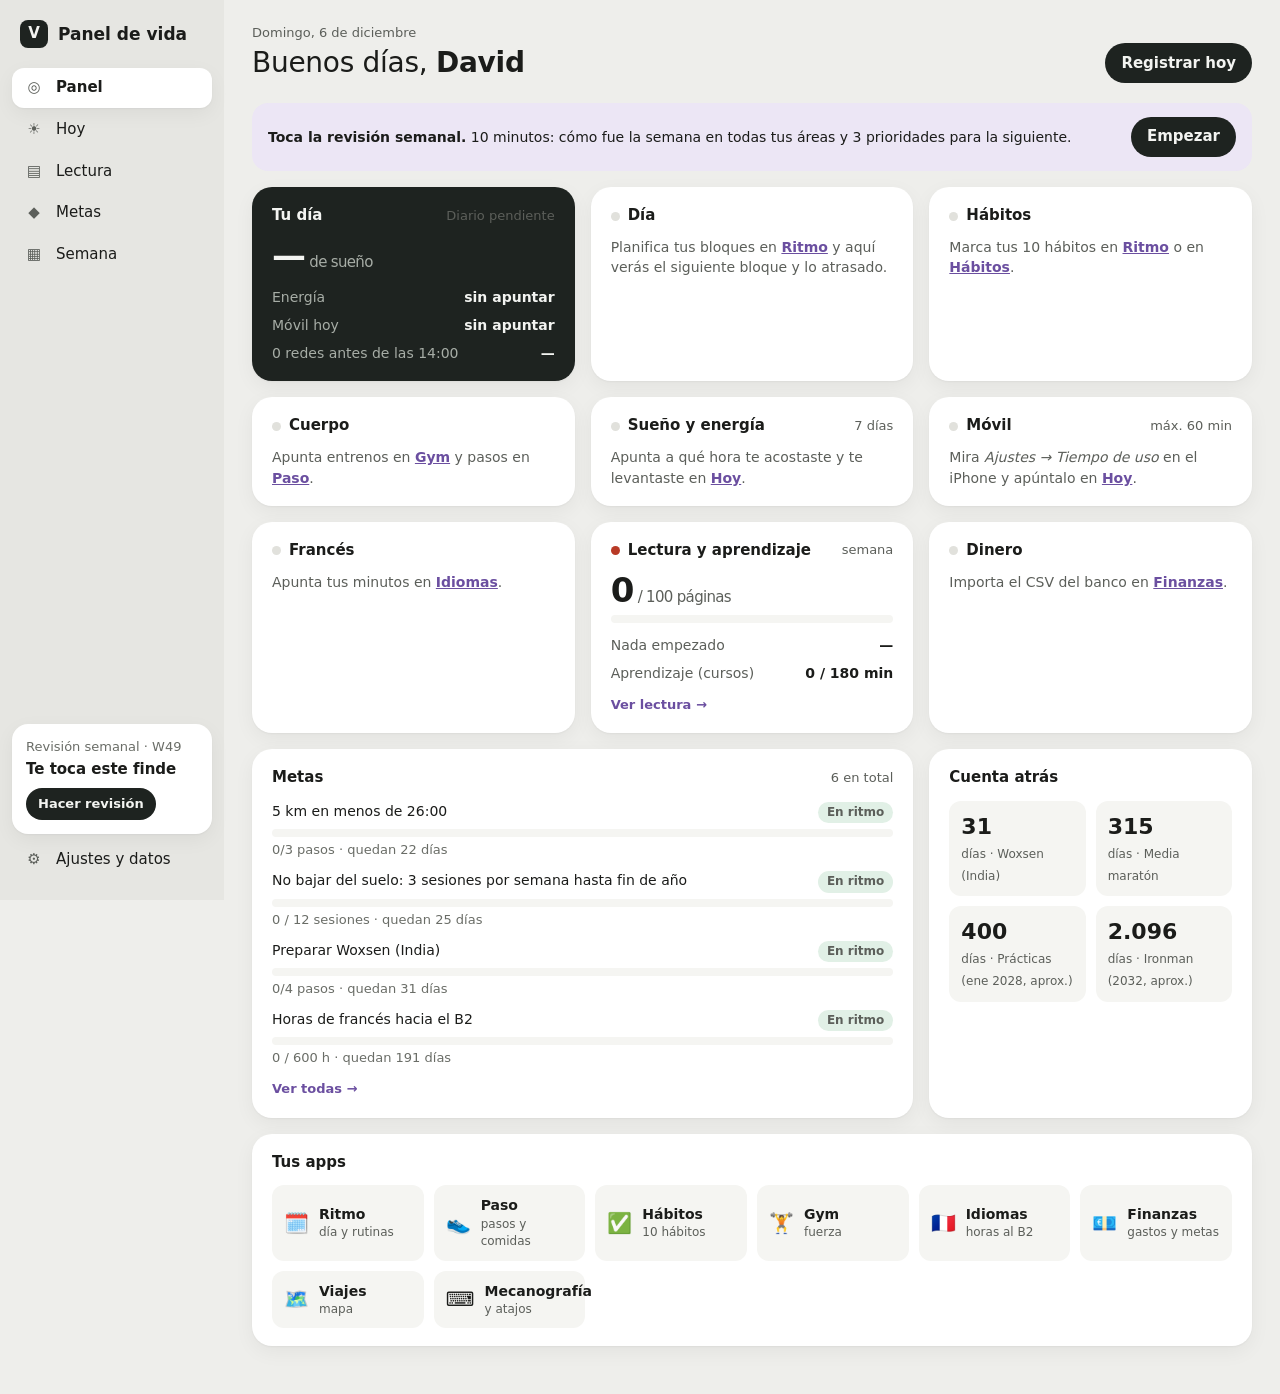
==== index.html @ a8936323 "28-panel-vida: panel de vida con sueño, móvil, diario, lectura, metas, revisión semanal y copia de l" ====
<!doctype html>
<html lang="es">
<head>
<meta charset="utf-8">
<meta name="viewport" content="width=device-width, initial-scale=1">
<title>Mix_ideas</title>
<meta http-equiv="refresh" content="0; url=28-panel-vida/">
<style>body{font:16px/1.5 system-ui,sans-serif;max-width:560px;margin:15vh auto;padding:0 16px;background:#EEEEEB;color:#1B1C1A}@media (prefers-color-scheme:dark){body{background:#111311;color:#ECEEEA}a{color:#B49BE0}}</style>
</head>
<body>
<p>Abriendo tu <a href="28-panel-vida/">Panel de vida</a>…</p>
<p>Las ideas y su documentación están en el <a href="https://github.com/davidcormar/Mix_ideas">repositorio</a>.</p>
</body>
</html>
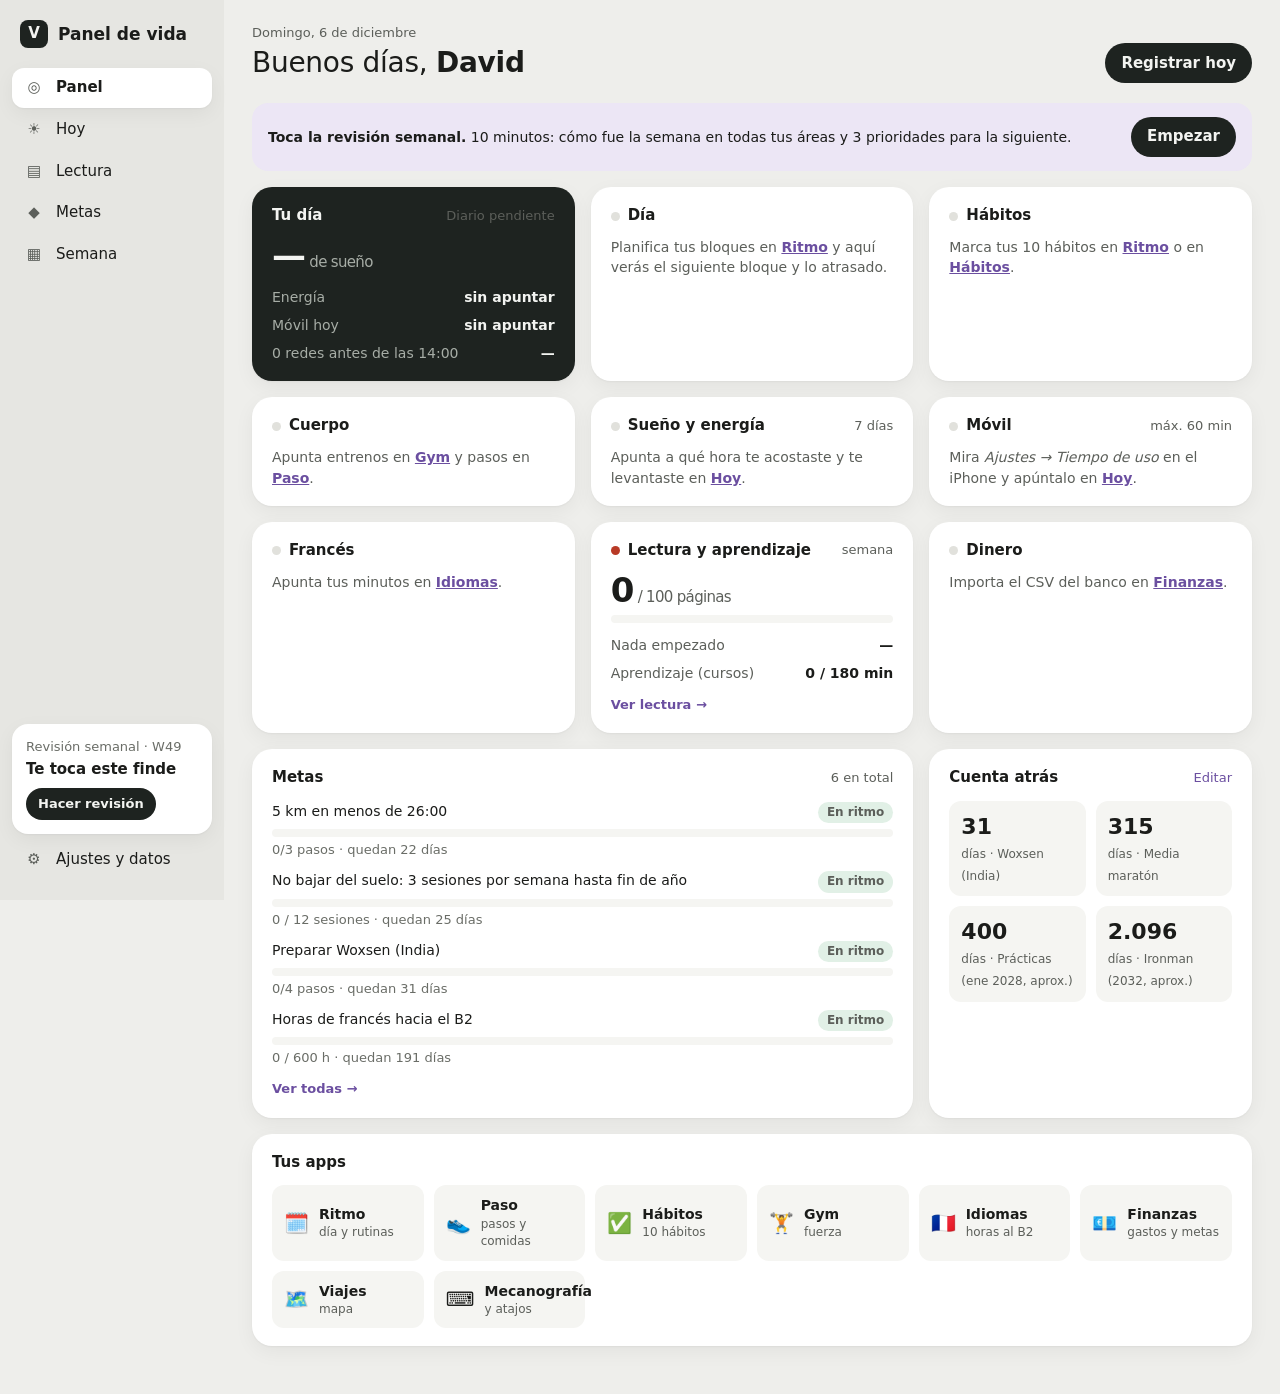
==== commit a82aeba3: "Panel: tendencia de 8 semanas y cuenta atrás editable; todas las apps instalables y sin conexión (PW" ====
--- a/index.html
+++ b/index.html
@@ -6,6 +6,10 @@
 <title>Mix_ideas</title>
 <meta http-equiv="refresh" content="0; url=28-panel-vida/">
 <style>body{font:16px/1.5 system-ui,sans-serif;max-width:560px;margin:15vh auto;padding:0 16px;background:#EEEEEB;color:#1B1C1A}@media (prefers-color-scheme:dark){body{background:#111311;color:#ECEEEA}a{color:#B49BE0}}</style>
+<!-- pwa -->
+<link rel="manifest" href="manifest.webmanifest">
+<link rel="apple-touch-icon" href="icons/apple-touch-icon.png">
+<script src="pwa.js" defer></script>
 </head>
 <body>
 <p>Abriendo tu <a href="28-panel-vida/">Panel de vida</a>…</p>
